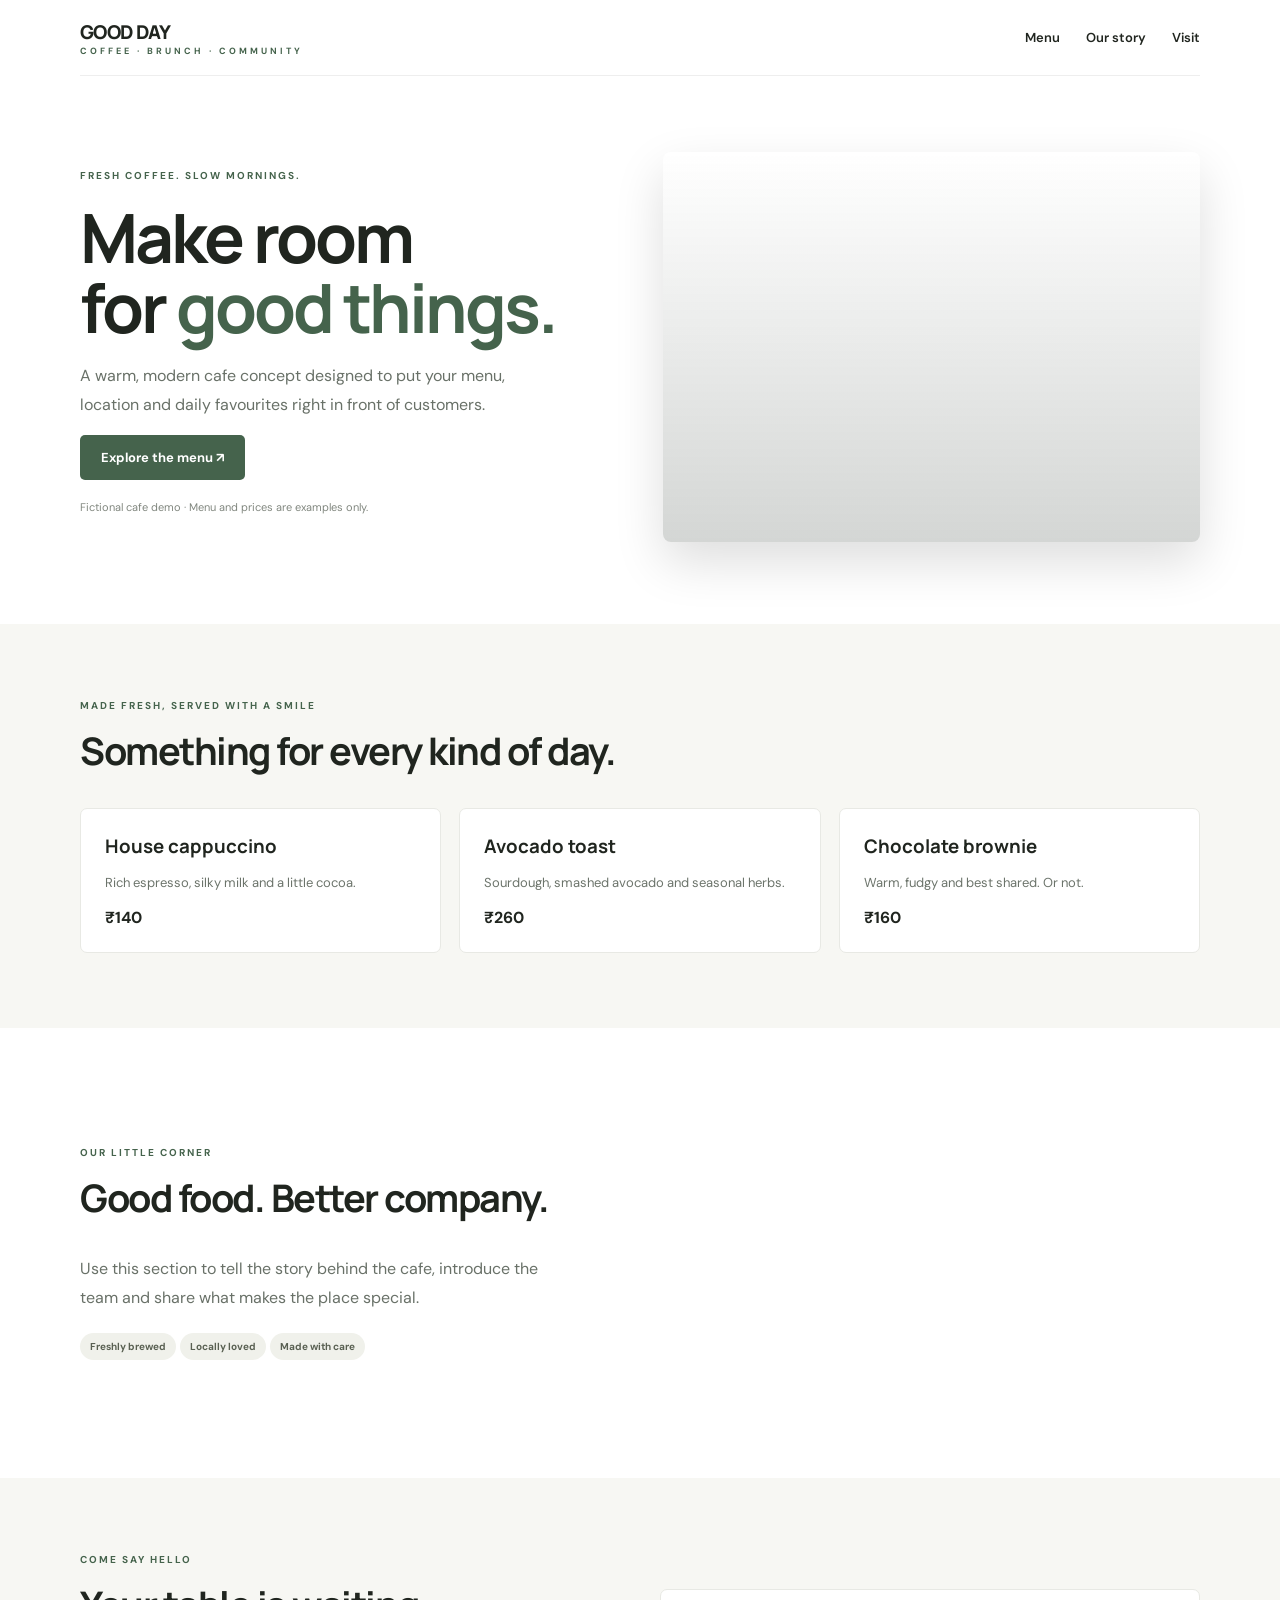
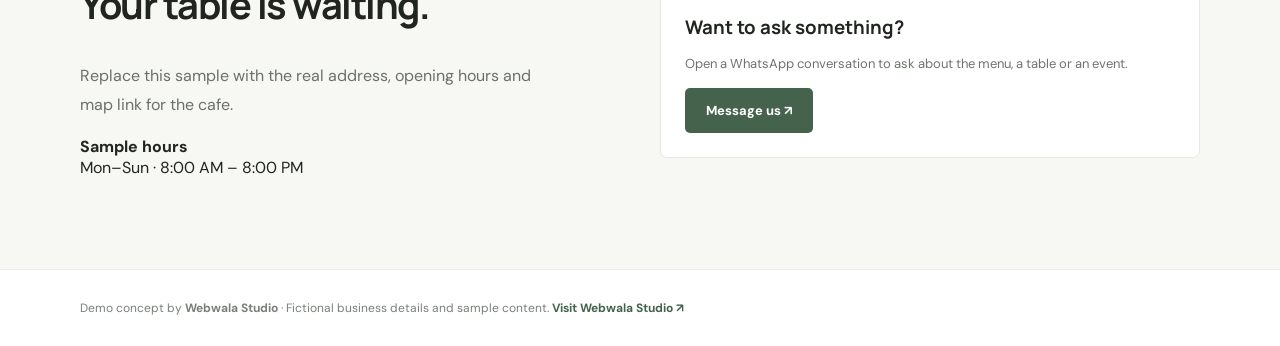
==== cafe-demo.html @ 8f4ed4fe "Add cafe website portfolio demo" ====
<!doctype html>
<html lang="en"><head><meta charset="utf-8"><meta name="viewport" content="width=device-width,initial-scale=1"><meta name="description" content="A sample cafe website concept with menu, opening hours and WhatsApp enquiries."><meta name="theme-color" content="#ffffff"><title>Good Day Cafe | Demo by Webwala Studio</title><link rel="preconnect" href="https://fonts.googleapis.com"><link href="https://fonts.googleapis.com/css2?family=DM+Sans:wght@400;500;600;700&family=Manrope:wght@400;600;700;800&display=swap" rel="stylesheet"><style>
*{box-sizing:border-box}html{scroll-behavior:smooth}body{margin:0;color:#20251f;font-family:"DM Sans",sans-serif;background:#fff}a{color:inherit;text-decoration:none}.wrap{width:min(1120px,calc(100% - 40px));margin:auto}.bar{height:76px;display:flex;align-items:center;justify-content:space-between;border-bottom:1px solid #eee}.brand{font:800 19px Manrope;letter-spacing:-.7px}.brand small{display:block;font:700 9px "DM Sans";letter-spacing:3px;color:#45634c}nav{display:flex;gap:26px;font-size:13px;font-weight:600}.cta{display:inline-block;background:#45634c;color:#fff;padding:14px 21px;border-radius:5px;font-weight:700;font-size:13px}.hero{padding:76px 0 82px;display:grid;grid-template-columns:1fr 1fr;gap:45px;align-items:center}.eyebrow{font-size:10px;letter-spacing:2px;font-weight:700;color:#45634c}h1,h2,h3{font-family:Manrope}h1{font-size:clamp(42px,6vw,68px);line-height:1.03;letter-spacing:-3px;margin:20px 0} .lead{color:#697168;line-height:1.8;max-width:470px}.visual{height:390px;border-radius:8px;background-size:cover;background-position:center;box-shadow:0 20px 50px #0002}.section{padding:75px 0}.muted{background:#f7f7f3}.section h2{font-size:38px;letter-spacing:-1.5px;margin:12px 0 32px}.grid{display:grid;grid-template-columns:repeat(3,1fr);gap:18px}.card{padding:24px;border:1px solid #e8e9e4;border-radius:7px;background:white}.card h3{margin:0 0 10px}.card p{color:#6c746b;font-size:13px;line-height:1.7}.split{display:grid;grid-template-columns:1fr 1fr;gap:40px;align-items:center}.photo{height:300px;border-radius:7px;background-size:cover;background-position:center}.footer{padding:30px 0;border-top:1px solid #eee;color:#788078;font-size:12px}.note{font-size:11px;color:#81877f;margin-top:20px}.tag{display:inline-block;padding:7px 10px;background:#f0f1eb;border-radius:30px;font-size:10px;font-weight:700;color:#596052;margin:4px 4px 0 0}
@media(max-width:700px){nav{gap:12px;font-size:11px}.hero,.split{grid-template-columns:1fr}.hero{padding:48px 0}.visual{height:280px}.grid{grid-template-columns:1fr}.section{padding:55px 0}h1{font-size:46px}.section h2{font-size:31px}.bar{height:auto;min-height:70px;gap:12px;flex-wrap:wrap;padding:12px 0}}
</style></head><body>
<header class="wrap bar"><a class="brand" href="#">GOOD DAY<small>COFFEE · BRUNCH · COMMUNITY</small></a><nav><a href="#menu">Menu</a><a href="#story">Our story</a><a href="#visit">Visit</a></nav></header>
<main><section class="wrap hero"><div><div class="eyebrow">FRESH COFFEE. SLOW MORNINGS.</div><h1>Make room<br>for <span style="color:#45634c">good things.</span></h1><p class="lead">A warm, modern cafe concept designed to put your menu, location and daily favourites right in front of customers.</p><a class="cta" href="#menu">Explore the menu ↗</a><p class="note">Fictional cafe demo · Menu and prices are examples only.</p></div><div class="visual" style="background-image:linear-gradient(0deg,#19251c30,#19251c00),url('https://images.unsplash.com/photo-1495474472287-4d71bcdd2085?auto=format&fit=crop&w=1200&q=85')"></div></section>
<section id="menu" class="section muted"><div class="wrap"><div class="eyebrow">MADE FRESH, SERVED WITH A SMILE</div><h2>Something for every kind of day.</h2><div class="grid"><article class="card"><h3>House cappuccino</h3><p>Rich espresso, silky milk and a little cocoa.</p><b>₹140</b></article><article class="card"><h3>Avocado toast</h3><p>Sourdough, smashed avocado and seasonal herbs.</p><b>₹260</b></article><article class="card"><h3>Chocolate brownie</h3><p>Warm, fudgy and best shared. Or not.</p><b>₹160</b></article></div></div></section>
<section id="story" class="section"><div class="wrap split"><div><div class="eyebrow">OUR LITTLE CORNER</div><h2>Good food. Better company.</h2><p class="lead">Use this section to tell the story behind the cafe, introduce the team and share what makes the place special.</p><span class="tag">Freshly brewed</span><span class="tag">Locally loved</span><span class="tag">Made with care</span></div><div class="photo" style="background-image:url('https://images.unsplash.com/photo-1445116572660-236099ec97a0?auto=format&fit=crop&w=1000&q=85')"></div></div></section>
<section id="visit" class="section muted"><div class="wrap split"><div><div class="eyebrow">COME SAY HELLO</div><h2>Your table is waiting.</h2><p class="lead">Replace this sample with the real address, opening hours and map link for the cafe.</p><p><b>Sample hours</b><br>Mon–Sun · 8:00 AM – 8:00 PM</p></div><div class="card"><h3>Want to ask something?</h3><p>Open a WhatsApp conversation to ask about the menu, a table or an event.</p><a class="cta" href="https://wa.me/919561954073?text=Hello%2C%20I%27d%20like%20to%20enquire%20about%20a%20cafe%20website." target="_blank" rel="noopener">Message us ↗</a></div></div></section></main><footer class="footer"><div class="wrap">Demo concept by <b>Webwala Studio</b> · Fictional business details and sample content. <a href="index.html" style="color:#45634c;font-weight:700">Visit Webwala Studio ↗</a></div></footer></body></html>
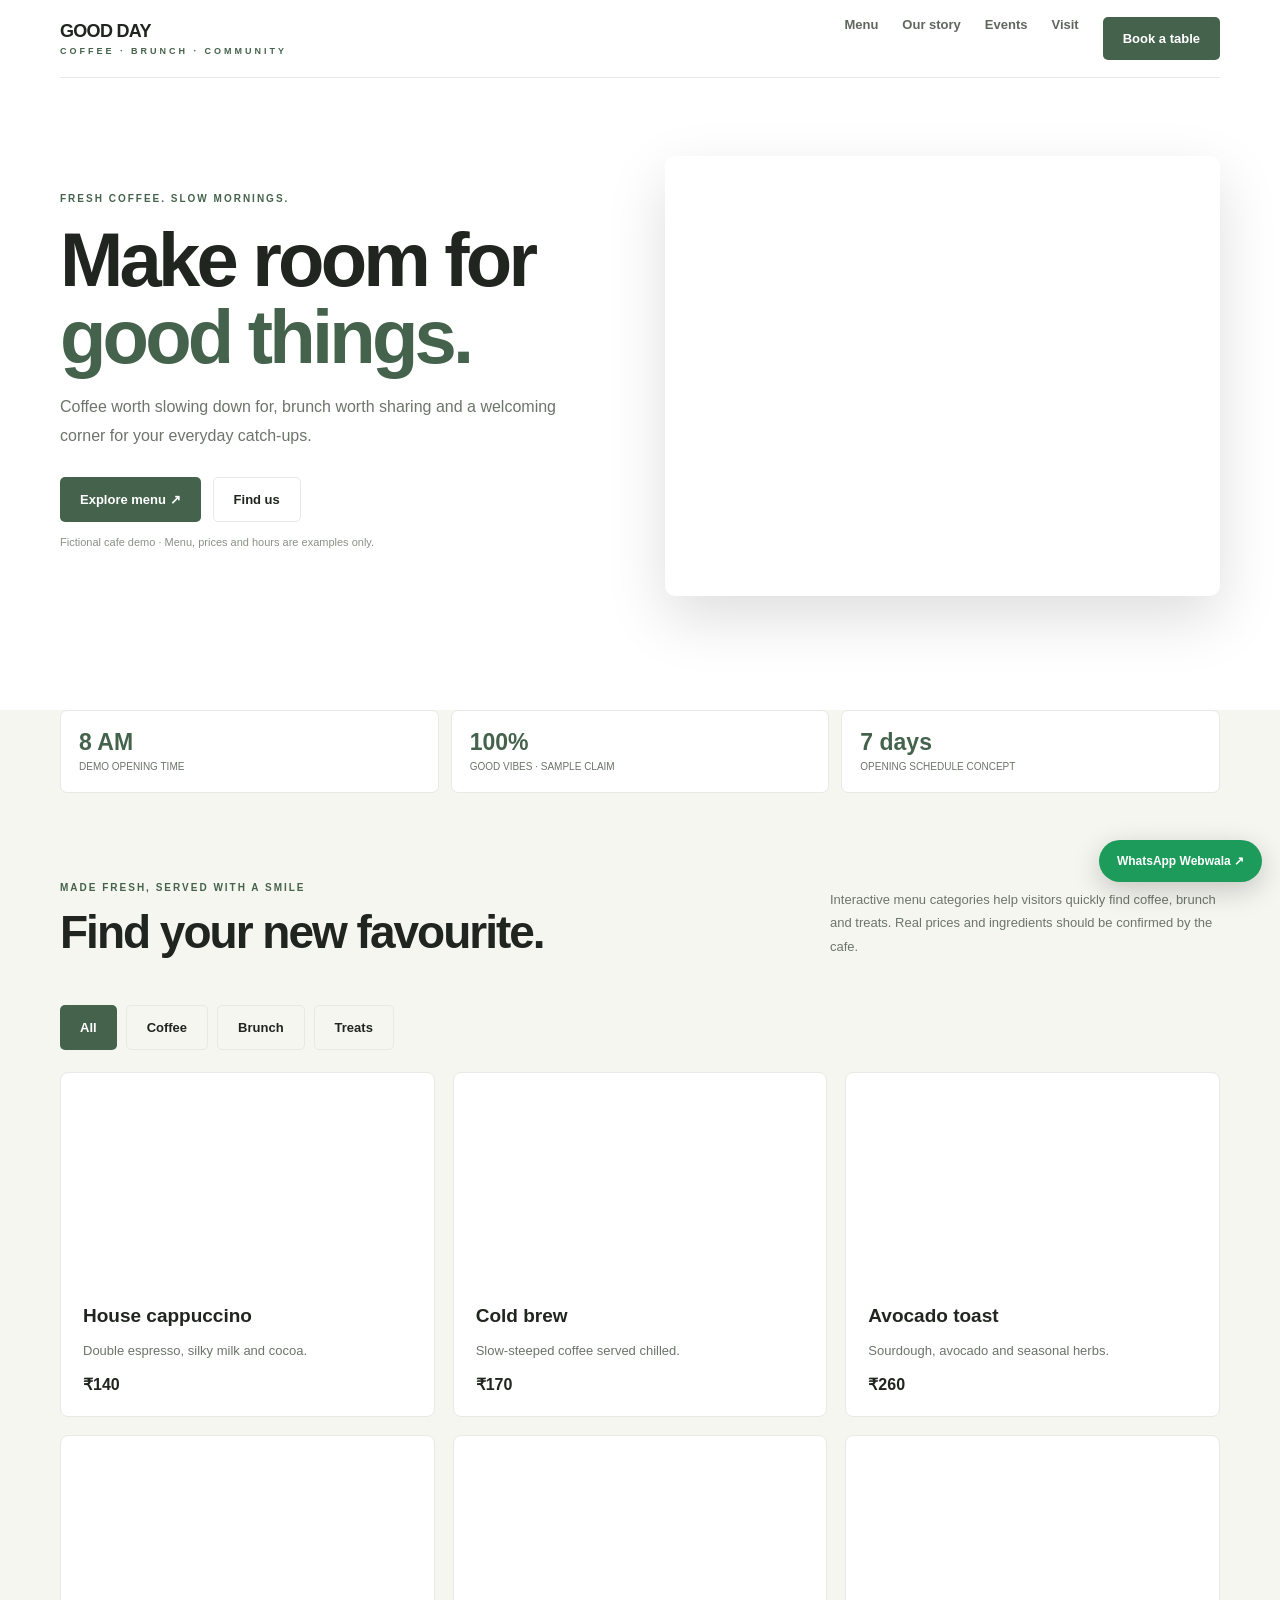
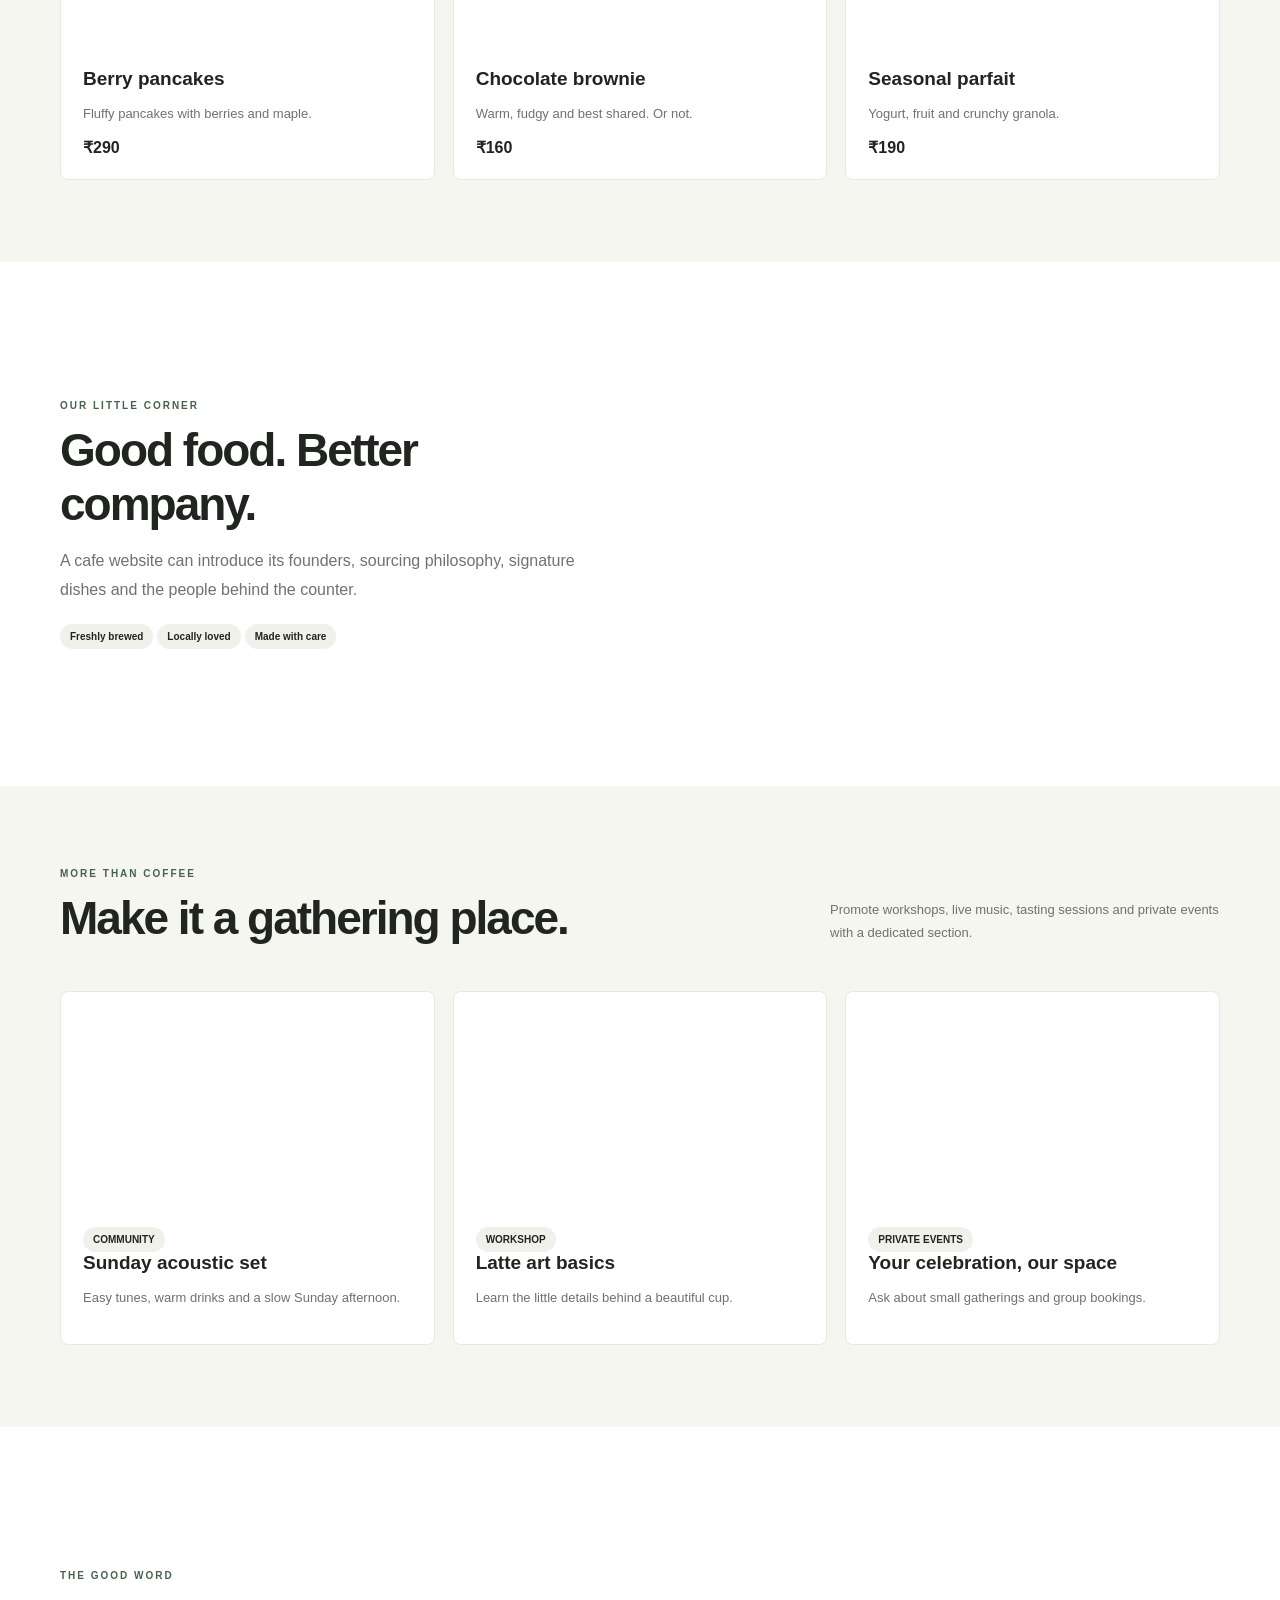
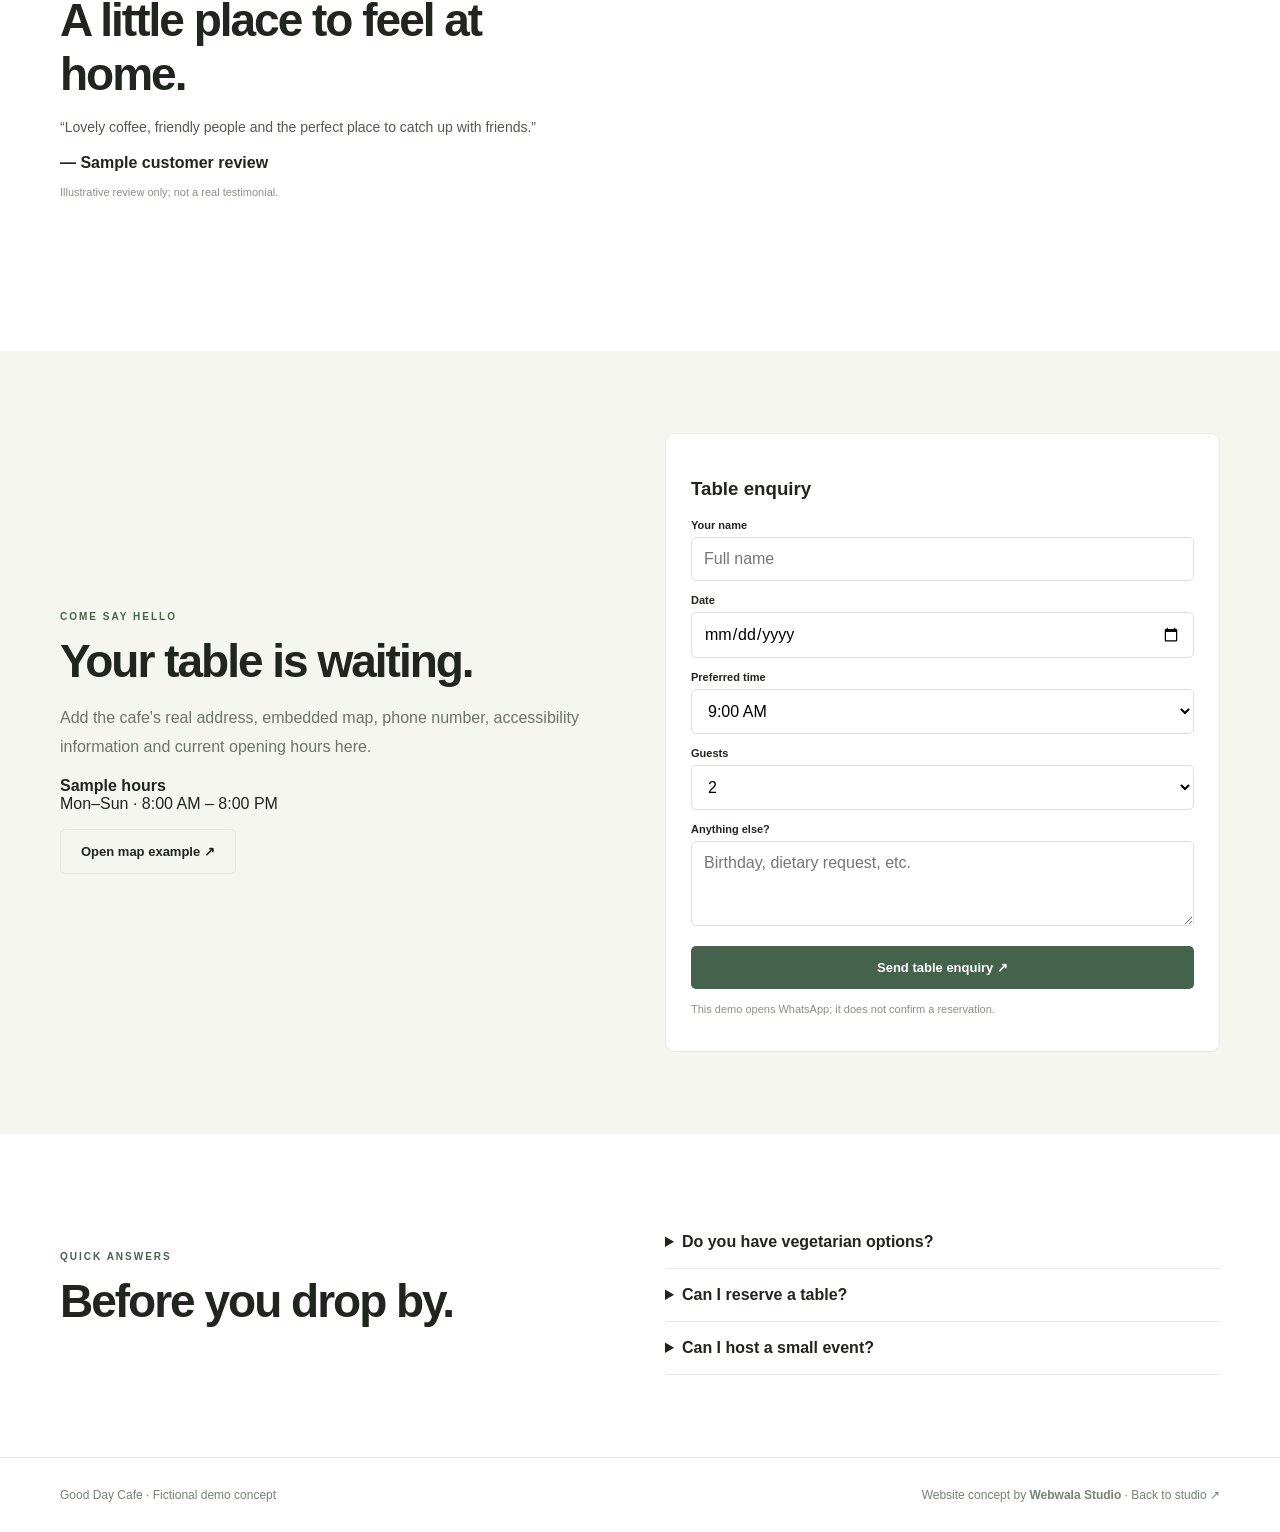
==== commit 5a2fa211: "Expand cafe demo with searchable menu, events and table enquiry" ====
--- a/cafe-demo.html
+++ b/cafe-demo.html
@@ -1,10 +1,22 @@
-<!doctype html>
-<html lang="en"><head><meta charset="utf-8"><meta name="viewport" content="width=device-width,initial-scale=1"><meta name="description" content="A sample cafe website concept with menu, opening hours and WhatsApp enquiries."><meta name="theme-color" content="#ffffff"><title>Good Day Cafe | Demo by Webwala Studio</title><link rel="preconnect" href="https://fonts.googleapis.com"><link href="https://fonts.googleapis.com/css2?family=DM+Sans:wght@400;500;600;700&family=Manrope:wght@400;600;700;800&display=swap" rel="stylesheet"><style>
-*{box-sizing:border-box}html{scroll-behavior:smooth}body{margin:0;color:#20251f;font-family:"DM Sans",sans-serif;background:#fff}a{color:inherit;text-decoration:none}.wrap{width:min(1120px,calc(100% - 40px));margin:auto}.bar{height:76px;display:flex;align-items:center;justify-content:space-between;border-bottom:1px solid #eee}.brand{font:800 19px Manrope;letter-spacing:-.7px}.brand small{display:block;font:700 9px "DM Sans";letter-spacing:3px;color:#45634c}nav{display:flex;gap:26px;font-size:13px;font-weight:600}.cta{display:inline-block;background:#45634c;color:#fff;padding:14px 21px;border-radius:5px;font-weight:700;font-size:13px}.hero{padding:76px 0 82px;display:grid;grid-template-columns:1fr 1fr;gap:45px;align-items:center}.eyebrow{font-size:10px;letter-spacing:2px;font-weight:700;color:#45634c}h1,h2,h3{font-family:Manrope}h1{font-size:clamp(42px,6vw,68px);line-height:1.03;letter-spacing:-3px;margin:20px 0} .lead{color:#697168;line-height:1.8;max-width:470px}.visual{height:390px;border-radius:8px;background-size:cover;background-position:center;box-shadow:0 20px 50px #0002}.section{padding:75px 0}.muted{background:#f7f7f3}.section h2{font-size:38px;letter-spacing:-1.5px;margin:12px 0 32px}.grid{display:grid;grid-template-columns:repeat(3,1fr);gap:18px}.card{padding:24px;border:1px solid #e8e9e4;border-radius:7px;background:white}.card h3{margin:0 0 10px}.card p{color:#6c746b;font-size:13px;line-height:1.7}.split{display:grid;grid-template-columns:1fr 1fr;gap:40px;align-items:center}.photo{height:300px;border-radius:7px;background-size:cover;background-position:center}.footer{padding:30px 0;border-top:1px solid #eee;color:#788078;font-size:12px}.note{font-size:11px;color:#81877f;margin-top:20px}.tag{display:inline-block;padding:7px 10px;background:#f0f1eb;border-radius:30px;font-size:10px;font-weight:700;color:#596052;margin:4px 4px 0 0}
-@media(max-width:700px){nav{gap:12px;font-size:11px}.hero,.split{grid-template-columns:1fr}.hero{padding:48px 0}.visual{height:280px}.grid{grid-template-columns:1fr}.section{padding:55px 0}h1{font-size:46px}.section h2{font-size:31px}.bar{height:auto;min-height:70px;gap:12px;flex-wrap:wrap;padding:12px 0}}
+<!doctype html><html lang="en"><head><meta charset="utf-8"><meta name="viewport" content="width=device-width,initial-scale=1"><meta name="description" content="Good Day Cafe website concept with searchable menu, table enquiries, events and location details."><title>Good Day Cafe | Webwala Studio Demo</title><style>
+:root{--ink:#20251f;--muted:#6c746b;--line:#e8e9e4;--paper:#fff;--soft:#f6f6f1;--accent:#45634c}*{box-sizing:border-box}html{scroll-behavior:smooth;scroll-padding-top:85px}body{margin:0;color:var(--ink);font-family:Arial,sans-serif;background:var(--paper)}a{color:inherit;text-decoration:none}button,input,select,textarea{font:inherit}.wrap{width:min(1160px,calc(100% - 42px));margin:auto}.bar{height:78px;display:flex;align-items:center;justify-content:space-between;border-bottom:1px solid var(--line);position:sticky;top:0;background:#ffffffed;backdrop-filter:blur(12px);z-index:10}.brand{font-size:18px;font-weight:900;letter-spacing:-.7px}.brand small{display:block;font-size:9px;letter-spacing:3px;color:var(--accent);margin-top:4px}nav{display:flex;gap:24px;font-size:13px;font-weight:700;color:#60675f}nav a:hover{color:var(--accent)}.btn{display:inline-flex;align-items:center;justify-content:center;background:var(--accent);color:white;padding:14px 20px;border:0;border-radius:5px;font-size:13px;font-weight:800;cursor:pointer}.btn:hover{filter:brightness(.9)}.outline{background:transparent;color:var(--ink);border:1px solid var(--line)}.hero{padding:78px 0 84px;display:grid;grid-template-columns:1fr 1fr;gap:50px;align-items:center}.eyebrow{font-size:10px;letter-spacing:2px;font-weight:800;color:var(--accent)}h1,h2,h3{font-family:Arial,sans-serif}h1{font-size:clamp(42px,6vw,76px);line-height:1.01;letter-spacing:-3.8px;margin:18px 0}.lead{font-size:16px;line-height:1.8;color:var(--muted);max-width:520px}.hero-img{height:440px;border-radius:10px;background-size:cover;background-position:center;box-shadow:0 22px 60px #0002}.hero-actions{display:flex;gap:12px;flex-wrap:wrap;margin-top:26px}.section{padding:82px 0}.soft{background:var(--soft)}.heading{display:flex;justify-content:space-between;gap:30px;align-items:end;margin-bottom:34px}.heading h2,.split h2{font-size:clamp(30px,4vw,46px);letter-spacing:-2px;margin:12px 0}.heading p{max-width:390px;color:var(--muted);font-size:13px;line-height:1.8}.grid{display:grid;grid-template-columns:repeat(3,1fr);gap:18px}.card{background:#fff;border:1px solid var(--line);border-radius:8px;overflow:hidden}.card-pad{padding:22px}.card h3{margin:0 0 9px;font-size:19px}.card p{font-size:13px;line-height:1.7;color:var(--muted)}.card-img{height:210px;background-size:cover;background-position:center}.pill{display:inline-block;padding:7px 10px;border-radius:30px;background:#f0f1eb;font-size:10px;font-weight:800;margin:3px 4px 0 0}.split{display:grid;grid-template-columns:1fr 1fr;gap:50px;align-items:center}.photo{height:360px;border-radius:9px;background-size:cover;background-position:center}.stats{display:grid;grid-template-columns:repeat(3,1fr);gap:12px;margin-top:30px}.stat{padding:18px;background:#fff;border:1px solid var(--line);border-radius:7px}.stat b{display:block;font-size:23px;color:var(--accent)}.stat span{font-size:10px;color:var(--muted)}.quote{font-size:14px;line-height:1.8;color:#525a50}.form{background:#fff;border:1px solid var(--line);border-radius:9px;padding:25px}.form label{display:block;font-size:11px;font-weight:800;margin:13px 0 6px}.form input,.form select,.form textarea{width:100%;padding:12px;border:1px solid #dfe2dc;border-radius:5px;background:#fff}.form textarea{min-height:85px}.form .btn{width:100%;margin-top:16px}.faq details{border-bottom:1px solid var(--line);padding:17px 0}.faq summary{font-weight:800;cursor:pointer}.faq p{font-size:13px;line-height:1.7;color:var(--muted)}.gallery{display:grid;grid-template-columns:1.2fr 1fr 1fr;gap:12px}.gallery div{height:210px;background-size:cover;background-position:center;border-radius:7px}.footer{padding:30px 0;border-top:1px solid var(--line);font-size:12px;color:#788078}.footer .wrap{display:flex;justify-content:space-between;gap:20px;flex-wrap:wrap}.float{position:fixed;right:18px;bottom:18px;z-index:12;background:#1d9b5a;color:#fff;border-radius:30px;padding:14px 18px;font-weight:800;font-size:12px;box-shadow:0 8px 28px #0003}.note{font-size:11px;color:#8a9087;margin-top:14px}
+@media(max-width:760px){nav{gap:11px;font-size:10px;flex-wrap:wrap;justify-content:flex-end}.bar{height:auto;min-height:72px;gap:12px}.hero,.split{grid-template-columns:1fr}.hero{padding:48px 0}.hero-img{height:290px}.grid{grid-template-columns:1fr 1fr}.section{padding:58px 0}.heading{display:block}.gallery{grid-template-columns:1fr 1fr}.gallery div{height:150px}.stats{grid-template-columns:1fr 1fr}h1{font-size:48px}}
+@media(max-width:480px){.wrap{width:calc(100% - 30px)}.grid{grid-template-columns:1fr}.hero-img{height:250px}.gallery{grid-template-columns:1fr 1fr}.gallery div:first-child{grid-column:span 2}.section{padding:48px 0}.btn{padding:13px 15px}}
 </style></head><body>
-<header class="wrap bar"><a class="brand" href="#">GOOD DAY<small>COFFEE · BRUNCH · COMMUNITY</small></a><nav><a href="#menu">Menu</a><a href="#story">Our story</a><a href="#visit">Visit</a></nav></header>
-<main><section class="wrap hero"><div><div class="eyebrow">FRESH COFFEE. SLOW MORNINGS.</div><h1>Make room<br>for <span style="color:#45634c">good things.</span></h1><p class="lead">A warm, modern cafe concept designed to put your menu, location and daily favourites right in front of customers.</p><a class="cta" href="#menu">Explore the menu ↗</a><p class="note">Fictional cafe demo · Menu and prices are examples only.</p></div><div class="visual" style="background-image:linear-gradient(0deg,#19251c30,#19251c00),url('https://images.unsplash.com/photo-1495474472287-4d71bcdd2085?auto=format&fit=crop&w=1200&q=85')"></div></section>
-<section id="menu" class="section muted"><div class="wrap"><div class="eyebrow">MADE FRESH, SERVED WITH A SMILE</div><h2>Something for every kind of day.</h2><div class="grid"><article class="card"><h3>House cappuccino</h3><p>Rich espresso, silky milk and a little cocoa.</p><b>₹140</b></article><article class="card"><h3>Avocado toast</h3><p>Sourdough, smashed avocado and seasonal herbs.</p><b>₹260</b></article><article class="card"><h3>Chocolate brownie</h3><p>Warm, fudgy and best shared. Or not.</p><b>₹160</b></article></div></div></section>
-<section id="story" class="section"><div class="wrap split"><div><div class="eyebrow">OUR LITTLE CORNER</div><h2>Good food. Better company.</h2><p class="lead">Use this section to tell the story behind the cafe, introduce the team and share what makes the place special.</p><span class="tag">Freshly brewed</span><span class="tag">Locally loved</span><span class="tag">Made with care</span></div><div class="photo" style="background-image:url('https://images.unsplash.com/photo-1445116572660-236099ec97a0?auto=format&fit=crop&w=1000&q=85')"></div></div></section>
-<section id="visit" class="section muted"><div class="wrap split"><div><div class="eyebrow">COME SAY HELLO</div><h2>Your table is waiting.</h2><p class="lead">Replace this sample with the real address, opening hours and map link for the cafe.</p><p><b>Sample hours</b><br>Mon–Sun · 8:00 AM – 8:00 PM</p></div><div class="card"><h3>Want to ask something?</h3><p>Open a WhatsApp conversation to ask about the menu, a table or an event.</p><a class="cta" href="https://wa.me/919561954073?text=Hello%2C%20I%27d%20like%20to%20enquire%20about%20a%20cafe%20website." target="_blank" rel="noopener">Message us ↗</a></div></div></section></main><footer class="footer"><div class="wrap">Demo concept by <b>Webwala Studio</b> · Fictional business details and sample content. <a href="index.html" style="color:#45634c;font-weight:700">Visit Webwala Studio ↗</a></div></footer></body></html>+<header class="wrap bar"><a class="brand" href="#">GOOD DAY<small>COFFEE · BRUNCH · COMMUNITY</small></a><nav><a href="#menu">Menu</a><a href="#story">Our story</a><a href="#events">Events</a><a href="#visit">Visit</a><a class="btn" href="#reserve">Book a table</a></nav></header>
+<main><section class="wrap hero"><div><div class="eyebrow">FRESH COFFEE. SLOW MORNINGS.</div><h1>Make room for <span style="color:var(--accent)">good things.</span></h1><p class="lead">Coffee worth slowing down for, brunch worth sharing and a welcoming corner for your everyday catch-ups.</p><div class="hero-actions"><a class="btn" href="#menu">Explore menu ↗</a><a class="btn outline" href="#visit">Find us</a></div><p class="note">Fictional cafe demo · Menu, prices and hours are examples only.</p></div><div class="hero-img" style="background-image:url('https://images.unsplash.com/photo-1495474472287-4d71bcdd2085?auto=format&fit=crop&w=1400&q=85')"></div></section>
+<section class="soft"><div class="wrap stats"><div class="stat"><b>8 AM</b><span>DEMO OPENING TIME</span></div><div class="stat"><b>100%</b><span>GOOD VIBES · SAMPLE CLAIM</span></div><div class="stat"><b>7 days</b><span>OPENING SCHEDULE CONCEPT</span></div></div></section>
+<section id="menu" class="section soft"><div class="wrap"><div class="heading"><div><div class="eyebrow">MADE FRESH, SERVED WITH A SMILE</div><h2>Find your new favourite.</h2></div><p>Interactive menu categories help visitors quickly find coffee, brunch and treats. Real prices and ingredients should be confirmed by the cafe.</p></div><div style="display:flex;gap:9px;flex-wrap:wrap;margin-bottom:22px"><button class="btn filter" data-cat="all">All</button><button class="btn outline filter" data-cat="coffee">Coffee</button><button class="btn outline filter" data-cat="brunch">Brunch</button><button class="btn outline filter" data-cat="treats">Treats</button></div><div class="grid" id="menuGrid">
+<article class="card menu-item" data-cat="coffee"><div class="card-img" style="background-image:url('https://images.unsplash.com/photo-1534778101976-6289793447c4?auto=format&fit=crop&w=800&q=80')"></div><div class="card-pad"><h3>House cappuccino</h3><p>Double espresso, silky milk and cocoa.</p><b>₹140</b></div></article>
+<article class="card menu-item" data-cat="coffee"><div class="card-img" style="background-image:url('https://images.unsplash.com/photo-1517701604599-bb29b565090c?auto=format&fit=crop&w=800&q=80')"></div><div class="card-pad"><h3>Cold brew</h3><p>Slow-steeped coffee served chilled.</p><b>₹170</b></div></article>
+<article class="card menu-item" data-cat="brunch"><div class="card-img" style="background-image:url('https://images.unsplash.com/photo-1525351484163-7529414344d8?auto=format&fit=crop&w=800&q=80')"></div><div class="card-pad"><h3>Avocado toast</h3><p>Sourdough, avocado and seasonal herbs.</p><b>₹260</b></div></article>
+<article class="card menu-item" data-cat="brunch"><div class="card-img" style="background-image:url('https://images.unsplash.com/photo-1533089860892-a7c6f0a88666?auto=format&fit=crop&w=800&q=80')"></div><div class="card-pad"><h3>Berry pancakes</h3><p>Fluffy pancakes with berries and maple.</p><b>₹290</b></div></article>
+<article class="card menu-item" data-cat="treats"><div class="card-img" style="background-image:url('https://images.unsplash.com/photo-1606313564200-e75d5e30476c?auto=format&fit=crop&w=800&q=80')"></div><div class="card-pad"><h3>Chocolate brownie</h3><p>Warm, fudgy and best shared. Or not.</p><b>₹160</b></div></article>
+<article class="card menu-item" data-cat="treats"><div class="card-img" style="background-image:url('https://images.unsplash.com/photo-1488477181946-6428a0291777?auto=format&fit=crop&w=800&q=80')"></div><div class="card-pad"><h3>Seasonal parfait</h3><p>Yogurt, fruit and crunchy granola.</p><b>₹190</b></div></article></div></div></section>
+<section id="story" class="section"><div class="wrap split"><div><div class="eyebrow">OUR LITTLE CORNER</div><h2>Good food. Better company.</h2><p class="lead">A cafe website can introduce its founders, sourcing philosophy, signature dishes and the people behind the counter.</p><span class="pill">Freshly brewed</span><span class="pill">Locally loved</span><span class="pill">Made with care</span></div><div class="photo" style="background-image:url('https://images.unsplash.com/photo-1445116572660-236099ec97a0?auto=format&fit=crop&w=1100&q=85')"></div></div></section>
+<section id="events" class="section soft"><div class="wrap"><div class="heading"><div><div class="eyebrow">MORE THAN COFFEE</div><h2>Make it a gathering place.</h2></div><p>Promote workshops, live music, tasting sessions and private events with a dedicated section.</p></div><div class="grid"><article class="card"><div class="card-img" style="background-image:url('https://images.unsplash.com/photo-1511795409834-ef04bbd61622?auto=format&fit=crop&w=900&q=80')"></div><div class="card-pad"><span class="pill">COMMUNITY</span><h3>Sunday acoustic set</h3><p>Easy tunes, warm drinks and a slow Sunday afternoon.</p></div></article><article class="card"><div class="card-img" style="background-image:url('https://images.unsplash.com/photo-1511988617509-a57c8a288659?auto=format&fit=crop&w=900&q=80')"></div><div class="card-pad"><span class="pill">WORKSHOP</span><h3>Latte art basics</h3><p>Learn the little details behind a beautiful cup.</p></div></article><article class="card"><div class="card-img" style="background-image:url('https://images.unsplash.com/photo-1517248135467-4c7edcad34c4?auto=format&fit=crop&w=900&q=80')"></div><div class="card-pad"><span class="pill">PRIVATE EVENTS</span><h3>Your celebration, our space</h3><p>Ask about small gatherings and group bookings.</p></div></article></div></div></section>
+<section class="section"><div class="wrap split"><div><div class="eyebrow">THE GOOD WORD</div><h2>A little place to feel at home.</h2><p class="quote">“Lovely coffee, friendly people and the perfect place to catch up with friends.”</p><b>— Sample customer review</b><p class="note">Illustrative review only; not a real testimonial.</p></div><div class="photo" style="background-image:url('https://images.unsplash.com/photo-1554118811-1e0d58224f24?auto=format&fit=crop&w=1100&q=85')"></div></div></section>
+<section id="visit" class="section soft"><div class="wrap split"><div><div class="eyebrow">COME SAY HELLO</div><h2>Your table is waiting.</h2><p class="lead">Add the cafe's real address, embedded map, phone number, accessibility information and current opening hours here.</p><p><b>Sample hours</b><br>Mon–Sun · 8:00 AM – 8:00 PM</p><a class="btn outline" href="https://maps.google.com/?q=cafe" target="_blank" rel="noopener">Open map example ↗</a></div><form class="form" id="reserve"><h3>Table enquiry</h3><label>Your name</label><input id="rname" required placeholder="Full name"><label>Date</label><input id="rdate" type="date" required><label>Preferred time</label><select id="rtime"><option>9:00 AM</option><option>11:00 AM</option><option>1:00 PM</option><option>4:00 PM</option><option>6:00 PM</option></select><label>Guests</label><select id="rguests"><option>1</option><option selected>2</option><option>3</option><option>4</option><option>5+</option></select><label>Anything else?</label><textarea id="rnote" placeholder="Birthday, dietary request, etc."></textarea><button class="btn" type="submit">Send table enquiry ↗</button><p class="note">This demo opens WhatsApp; it does not confirm a reservation.</p></form></div></section>
+<section class="section"><div class="wrap split"><div><div class="eyebrow">QUICK ANSWERS</div><h2>Before you drop by.</h2></div><div class="faq"><details><summary>Do you have vegetarian options?</summary><p>This sample menu includes vegetarian items. A real cafe should list accurate dietary and allergen information.</p></details><details><summary>Can I reserve a table?</summary><p>Use the enquiry form to send your preferred date, time and group size. The cafe confirms separately.</p></details><details><summary>Can I host a small event?</summary><p>Yes, the demo includes an event enquiry concept. Actual capacity and terms depend on the venue.</p></details></div></div></section></main>
+<a class="float" href="https://wa.me/919561954073?text=Hello%20Webwala%20Studio%2C%20I%20want%20a%20cafe%20website%20like%20this.">WhatsApp Webwala ↗</a><footer class="footer"><div class="wrap"><span>Good Day Cafe · Fictional demo concept</span><span>Website concept by <b>Webwala Studio</b> · <a href="index.html">Back to studio ↗</a></span></div></footer>
+<script>document.querySelectorAll('.filter').forEach(btn=>btn.addEventListener('click',()=>{document.querySelectorAll('.filter').forEach(x=>{x.classList.add('outline')});btn.classList.remove('outline');document.querySelectorAll('.menu-item').forEach(card=>card.hidden=btn.dataset.cat!=='all'&&card.dataset.cat!==btn.dataset.cat)}));document.getElementById('reserve').addEventListener('submit',e=>{e.preventDefault();const msg='Hello Webwala Studio! I want a cafe website like this demo.\nName: '+rname.value+'\nDate: '+rdate.value+'\nTime: '+rtime.value+'\nGuests: '+rguests.value+'\nNotes: '+rnote.value;location.href='https://wa.me/919561954073?text='+encodeURIComponent(msg)});</script></body></html>
